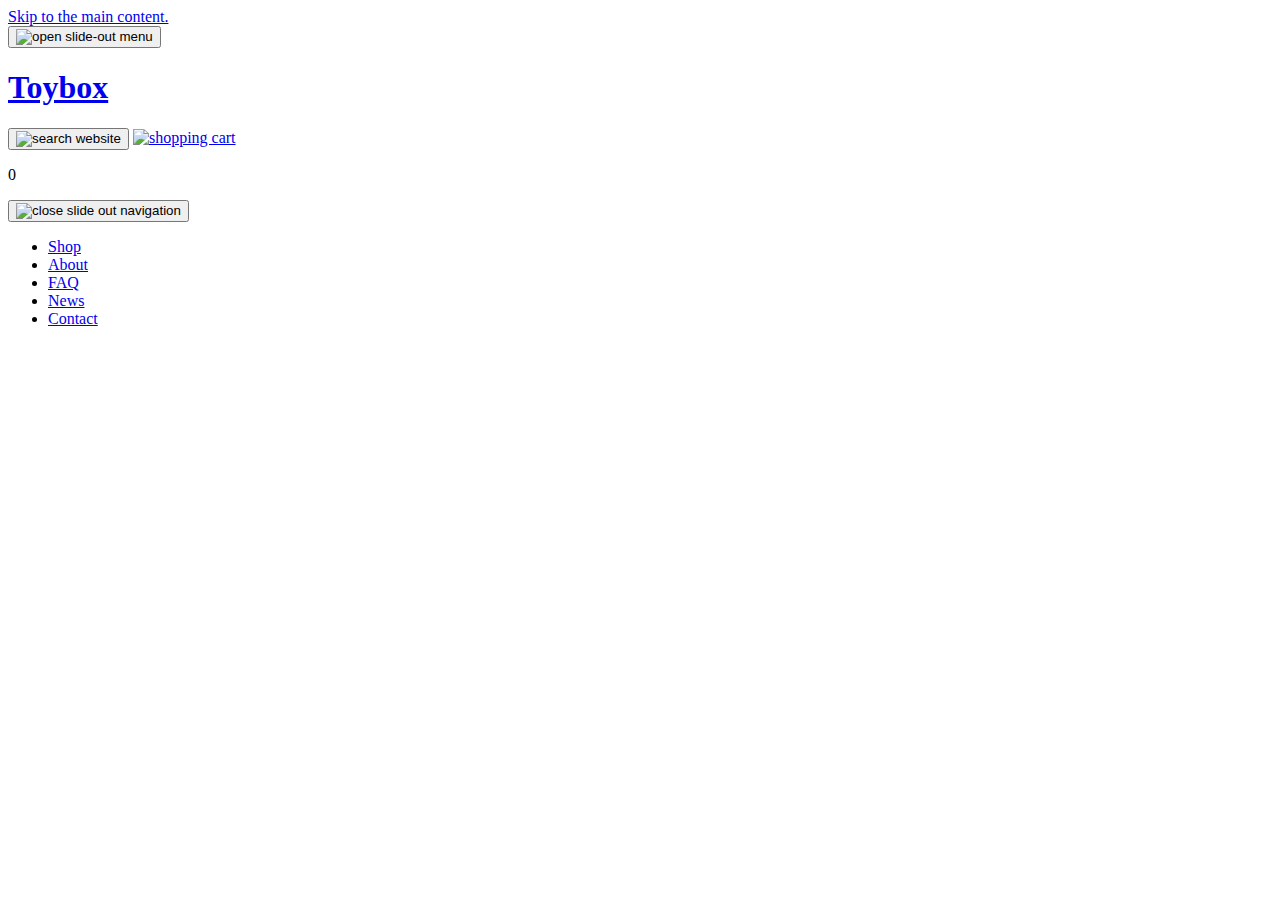
==== index.html @ 430db209 "finished nav bar markup, added slide out nav markup" ====
<!DOCTYPE html>
<html lang="en">
<head>
	<meta charset="UTF-8">
	<meta http-equiv="X-UA-Compatible" content="IE=edge">
	<meta name="viewport" content="width=device-width, initial-scale=1.0">
	<title>Toybox Homepage</title>
</head>
<body>
	<a href="#mainContent" class="skipLink">Skip to the main content.</a>

	<nav class="navBar">
		<div class="wrapper">
			<button class="menuIcon">
				<img src="./assets/menu-button.svg" alt="open slide-out menu">
			</button>
			<a href="#" class="logo">
				<h1>Toybox</h1>
			</a>
			<div class="searchCart">
				<button class="menuIcon">
					<img src="./assets/search.svg" alt="search website" class="searchIcon">
				</button>
				<a href="#" class="shop-bag">
					<img src="./assets/shop-bag.svg" alt="shopping cart" class="bagIcon">
				</a>
				<div class="counter">
					<p class="smallCopy">0</p>
				</div>
			</div> <!--END .searchCart-->
		</div> <!--END .wrapper-->

		<div class="slideOutNav">
			<button class="exitSlideOut">
				<img src="./assets/menu-close.svg" alt="close slide out navigation">
			</button>
			<nav>
				<ul class="mainMenu">
					<li><a href="#">Shop</a></li>
					<li><a href="#">About</a></li>
					<li><a href="#">FAQ</a></li>
					<li><a href="#">News</a></li>
					<li><a href="./contact.html">Contact</a></li>
				</ul>
			</nav>
		</div> <!--END slide out nav-->
	</nav> <!--END of .navBar-->

    <header>

	</header>
	<main id="mainContent">

	</main>
</body>
</html>
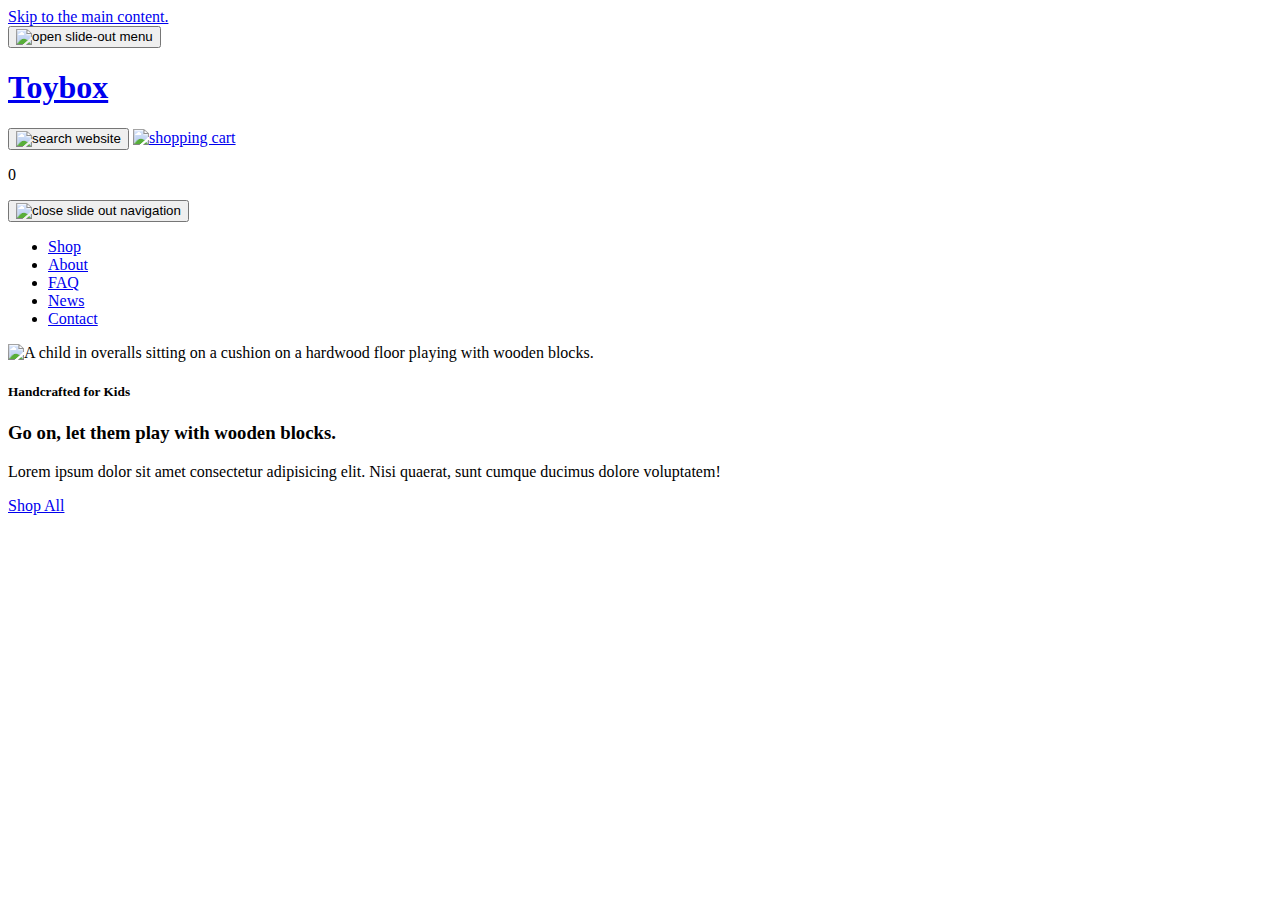
==== commit 2e72acb6: "added markup for header of homepage" ====
--- a/index.html
+++ b/index.html
@@ -46,9 +46,19 @@
 		</div> <!--END slide out nav-->
 	</nav> <!--END of .navBar-->
 
+
     <header>
+		<div class="wrapper headerImgContainer">
+			<img src="./assets/header-image.jpg" alt="A child in overalls sitting on a cushion on a hardwood floor playing with wooden blocks.">
+		</div>
+		<div class="wrapper headerContentContainer">
+			<h5>Handcrafted for Kids</h5>
+			<h3>Go on, let them play with wooden blocks.</h3>
+			<p>Lorem ipsum dolor sit amet consectetur adipisicing elit. Nisi quaerat, sunt cumque ducimus dolore voluptatem!</p>
+			<a href="#" class="button">Shop All</a>
+		</div>
+	</header>
 
-	</header>
 	<main id="mainContent">
 
 	</main>
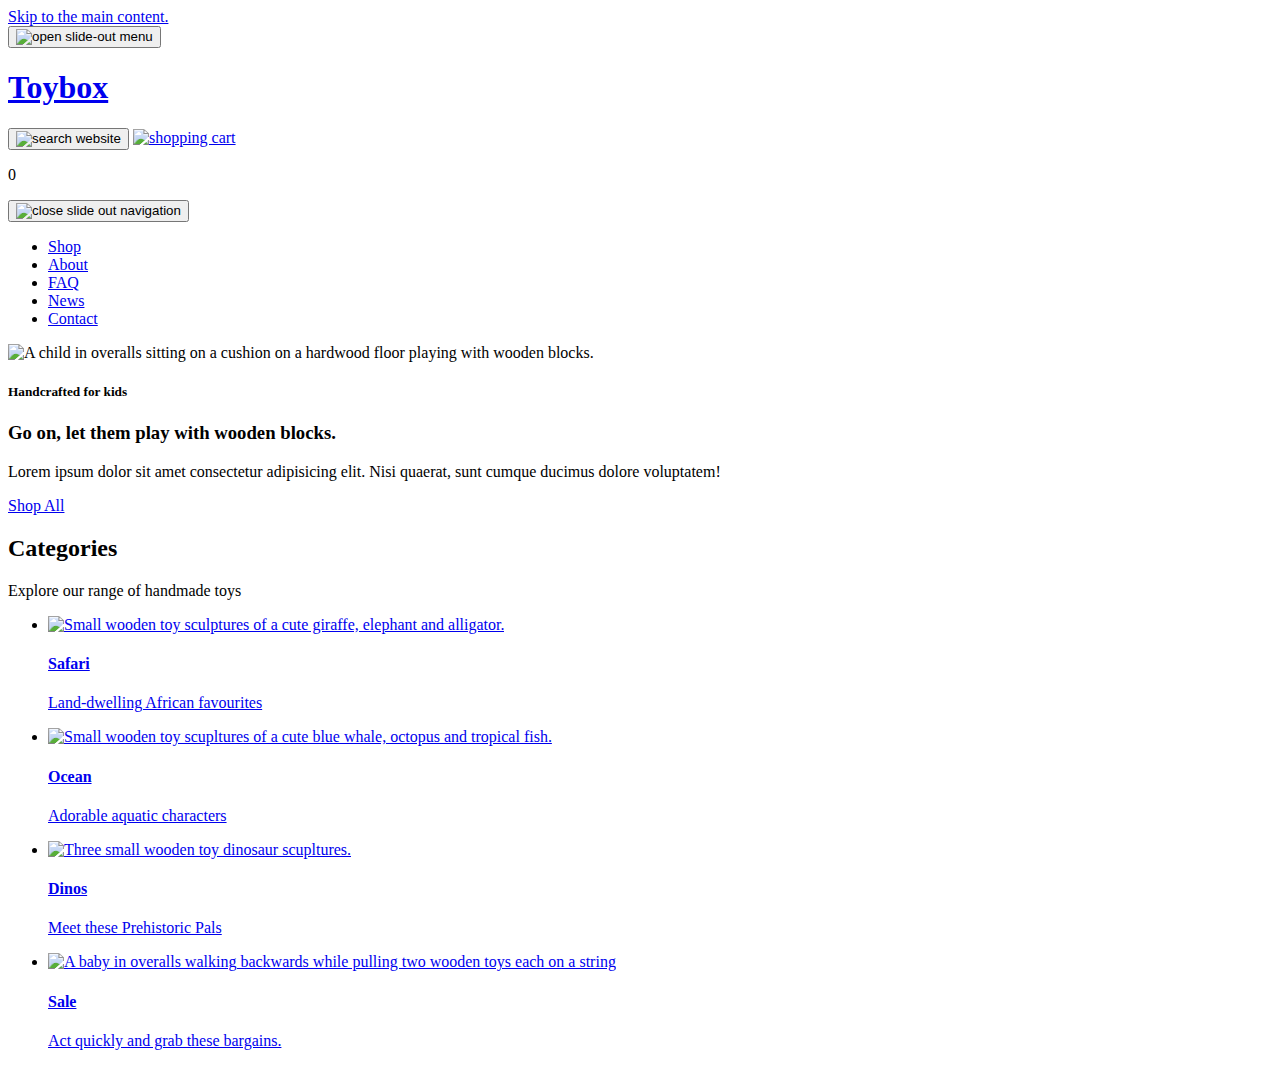
==== commit fad8194a: "added categories section markup to homepage" ====
--- a/index.html
+++ b/index.html
@@ -52,7 +52,7 @@
 			<img src="./assets/header-image.jpg" alt="A child in overalls sitting on a cushion on a hardwood floor playing with wooden blocks.">
 		</div>
 		<div class="wrapper headerContentContainer">
-			<h5>Handcrafted for Kids</h5>
+			<h5>Handcrafted for kids</h5>
 			<h3>Go on, let them play with wooden blocks.</h3>
 			<p>Lorem ipsum dolor sit amet consectetur adipisicing elit. Nisi quaerat, sunt cumque ducimus dolore voluptatem!</p>
 			<a href="#" class="button">Shop All</a>
@@ -60,7 +60,49 @@
 	</header>
 
 	<main id="mainContent">
+		<section class="categories" id="categories">
+			<div class="wrapper">
+				<h2>Categories</h2>
+				<p>Explore our range of handmade toys</p>
+			</div>
+		</section> <!--END .categories-->
 
+		<section class="play" id="play">
+			<ul class="categoryGallery">
+				<li class="item item1">
+					<a href="#">
+						<img src="./assets/safari-trio.jpg" alt="Small wooden toy sculptures of a cute giraffe, elephant and alligator.">
+						<h4>Safari</h4>
+						<p>Land-dwelling African favourites</p>
+					</a>
+				</li>
+				<li class="item item2">
+					<a href="#">
+						<img src="./assets/ocean-trio.jpg" alt=" Small wooden toy scupltures of a cute blue whale, octopus and tropical fish.">
+						<h4>Ocean</h4>
+						<p>Adorable aquatic characters</p>
+					</a>
+				</li>
+				<li class="item item3">
+					<a href="#">
+						<img src="./assets/dino-trio.jpg" alt="Three small wooden toy dinosaur scupltures.">
+						<h4>Dinos</h4>
+						<p>Meet these Prehistoric Pals</p>
+					</a>
+				</li>
+				<li class="item item4">
+					<a href="#">
+						<img src="./assets/sale.jpg" alt="A baby in overalls walking backwards while pulling two wooden toys each on a string">
+						<h4>Sale</h4>
+						<p>Act quickly and grab these bargains.</p>
+					</a>
+				</li>
+			</ul>
+		</section> <!--END .play-->
 	</main>
+
+	<footer>
+
+	</footer>
 </body>
 </html>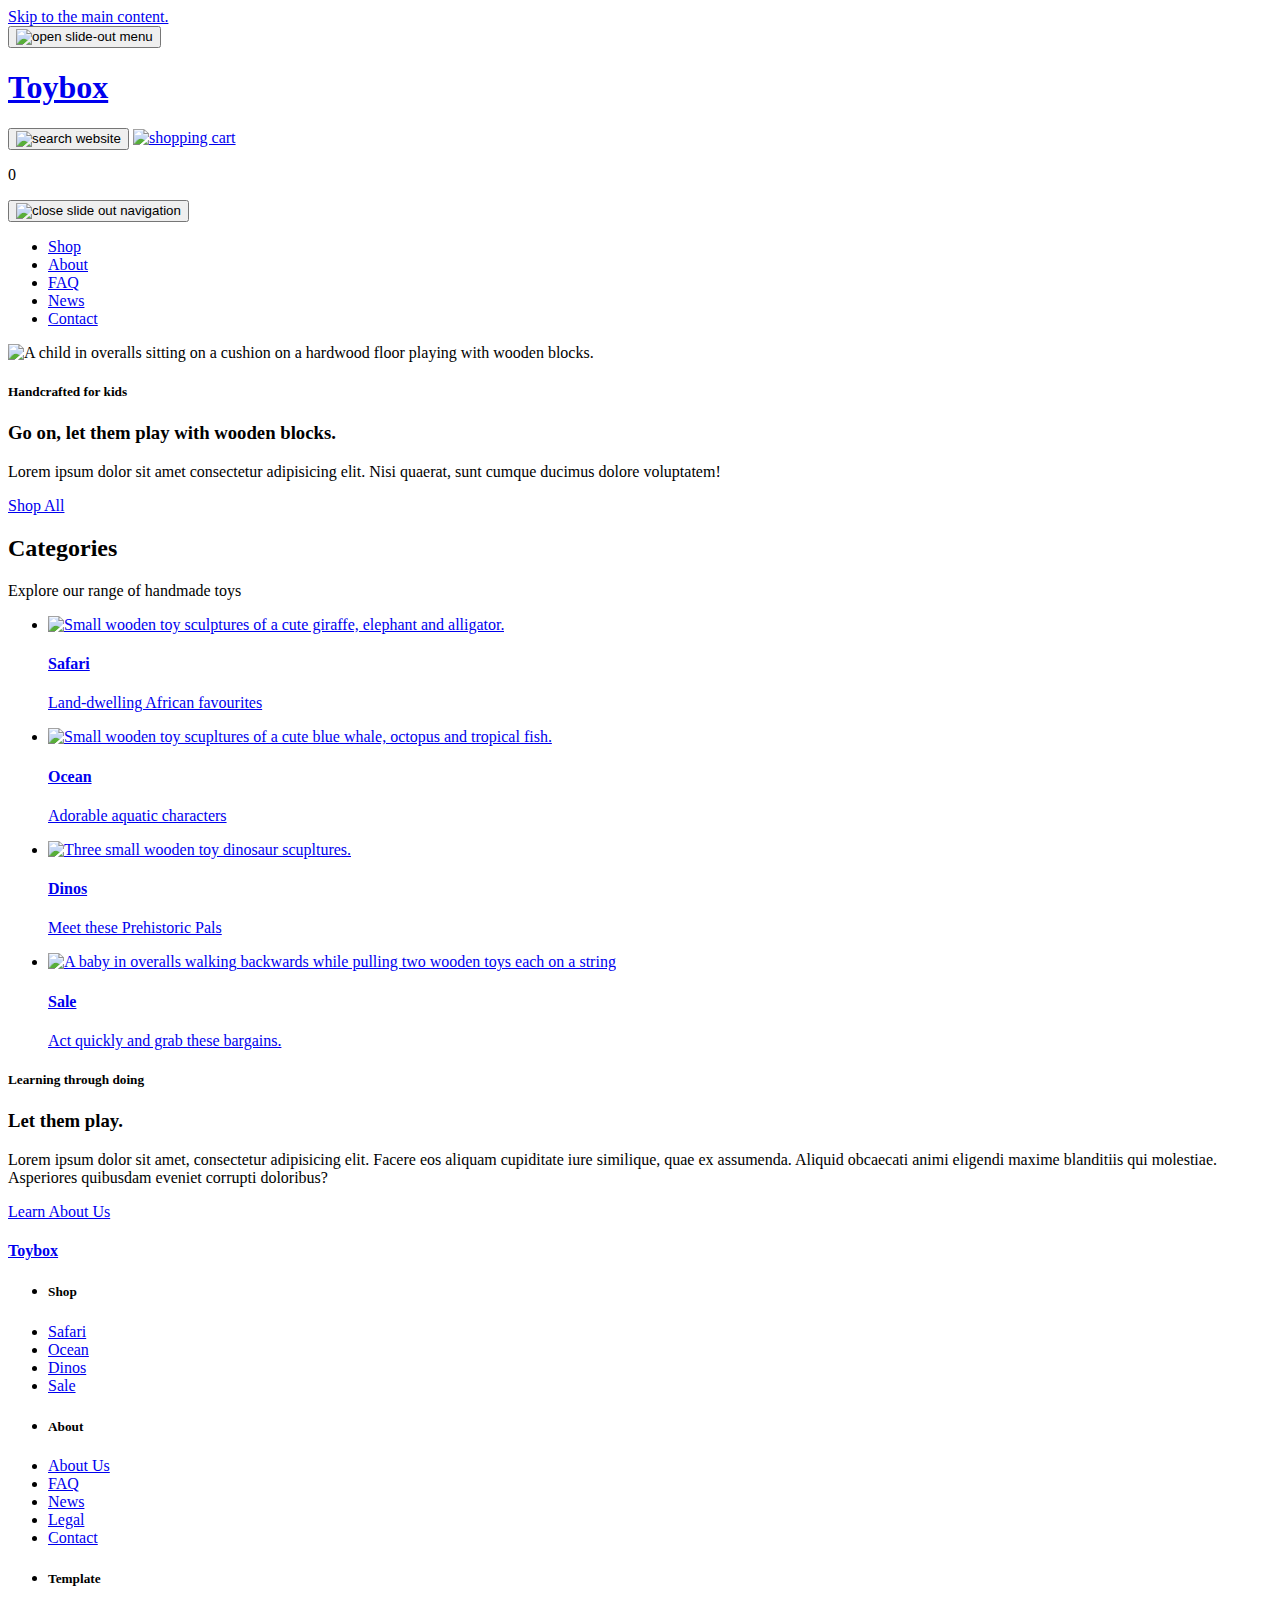
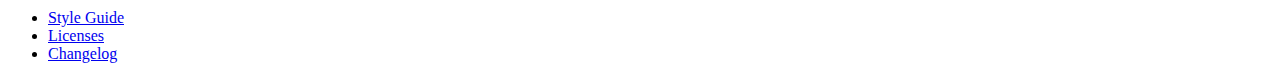
==== commit 83dba079: "added footer html markup" ====
--- a/index.html
+++ b/index.html
@@ -65,20 +65,19 @@
 				<h2>Categories</h2>
 				<p>Explore our range of handmade toys</p>
 			</div>
-		</section> <!--END .categories-->
-
-		<section class="play" id="play">
 			<ul class="categoryGallery">
 				<li class="item item1">
 					<a href="#">
-						<img src="./assets/safari-trio.jpg" alt="Small wooden toy sculptures of a cute giraffe, elephant and alligator.">
+						<img src="./assets/safari-trio.jpg"
+							alt="Small wooden toy sculptures of a cute giraffe, elephant and alligator.">
 						<h4>Safari</h4>
 						<p>Land-dwelling African favourites</p>
 					</a>
 				</li>
 				<li class="item item2">
 					<a href="#">
-						<img src="./assets/ocean-trio.jpg" alt=" Small wooden toy scupltures of a cute blue whale, octopus and tropical fish.">
+						<img src="./assets/ocean-trio.jpg"
+							alt=" Small wooden toy scupltures of a cute blue whale, octopus and tropical fish.">
 						<h4>Ocean</h4>
 						<p>Adorable aquatic characters</p>
 					</a>
@@ -92,17 +91,56 @@
 				</li>
 				<li class="item item4">
 					<a href="#">
-						<img src="./assets/sale.jpg" alt="A baby in overalls walking backwards while pulling two wooden toys each on a string">
+						<img src="./assets/sale.jpg"
+							alt="A baby in overalls walking backwards while pulling two wooden toys each on a string">
 						<h4>Sale</h4>
 						<p>Act quickly and grab these bargains.</p>
 					</a>
 				</li>
 			</ul>
+		</section> <!--END .categories-->
+
+		<section class="play" id="play">
+			<div class="wrapper playContainer">
+				<h5>Learning through doing</h5>
+				<h3>Let them play.</h3>
+				<p>Lorem ipsum dolor sit amet, consectetur adipisicing elit. Facere eos aliquam cupiditate iure similique, quae ex assumenda. Aliquid obcaecati animi eligendi maxime blanditiis qui molestiae. Asperiores quibusdam eveniet corrupti doloribus?</p>
+				<a href="#">Learn About Us</a>
+			</div>
 		</section> <!--END .play-->
 	</main>
 
 	<footer>
-
+		<div class="wrapper">
+			<div class="footerFlexContainer">
+				<a href="./index.html">
+					<h4>Toybox</h4>
+				</a>
+				<nav class="footerNav">
+					<ul class="footerShop">
+						<li><h5>Shop</h5></li>
+						<li><a href="#">Safari</a></li>
+						<li><a href="#">Ocean</a></li>
+						<li><a href="#">Dinos</a></li>
+						<li><a href="#">Sale</a></li>
+					</ul> <!--END of .footerShop-->
+					<ul class="footerAbout">
+						<li><h5>About</h5></li>
+						<li><a href="#">About Us</a></li>
+						<li><a href="#">FAQ</a></li>
+						<li><a href="#">News</a></li>
+						<li><a href="#">Legal</a></li>
+						<li><a href="./contact.html">Contact</a></li>
+					</ul> <!--END of .footerAbout-->
+					<ul class="footerTemp">
+						<li><h5>Template</h5></li>
+						<li><a href="#">Style Guide</a></li>
+						<li><a href="#">Licenses</a></li>
+						<li><a href="#">Changelog</a></li>
+					</ul> <!--END of .footerTemp-->
+				</nav>
+			</div> <!--END .footerFlexContainer-->
+		</div> <!--END .wrapper-->
 	</footer>
 </body>
 </html>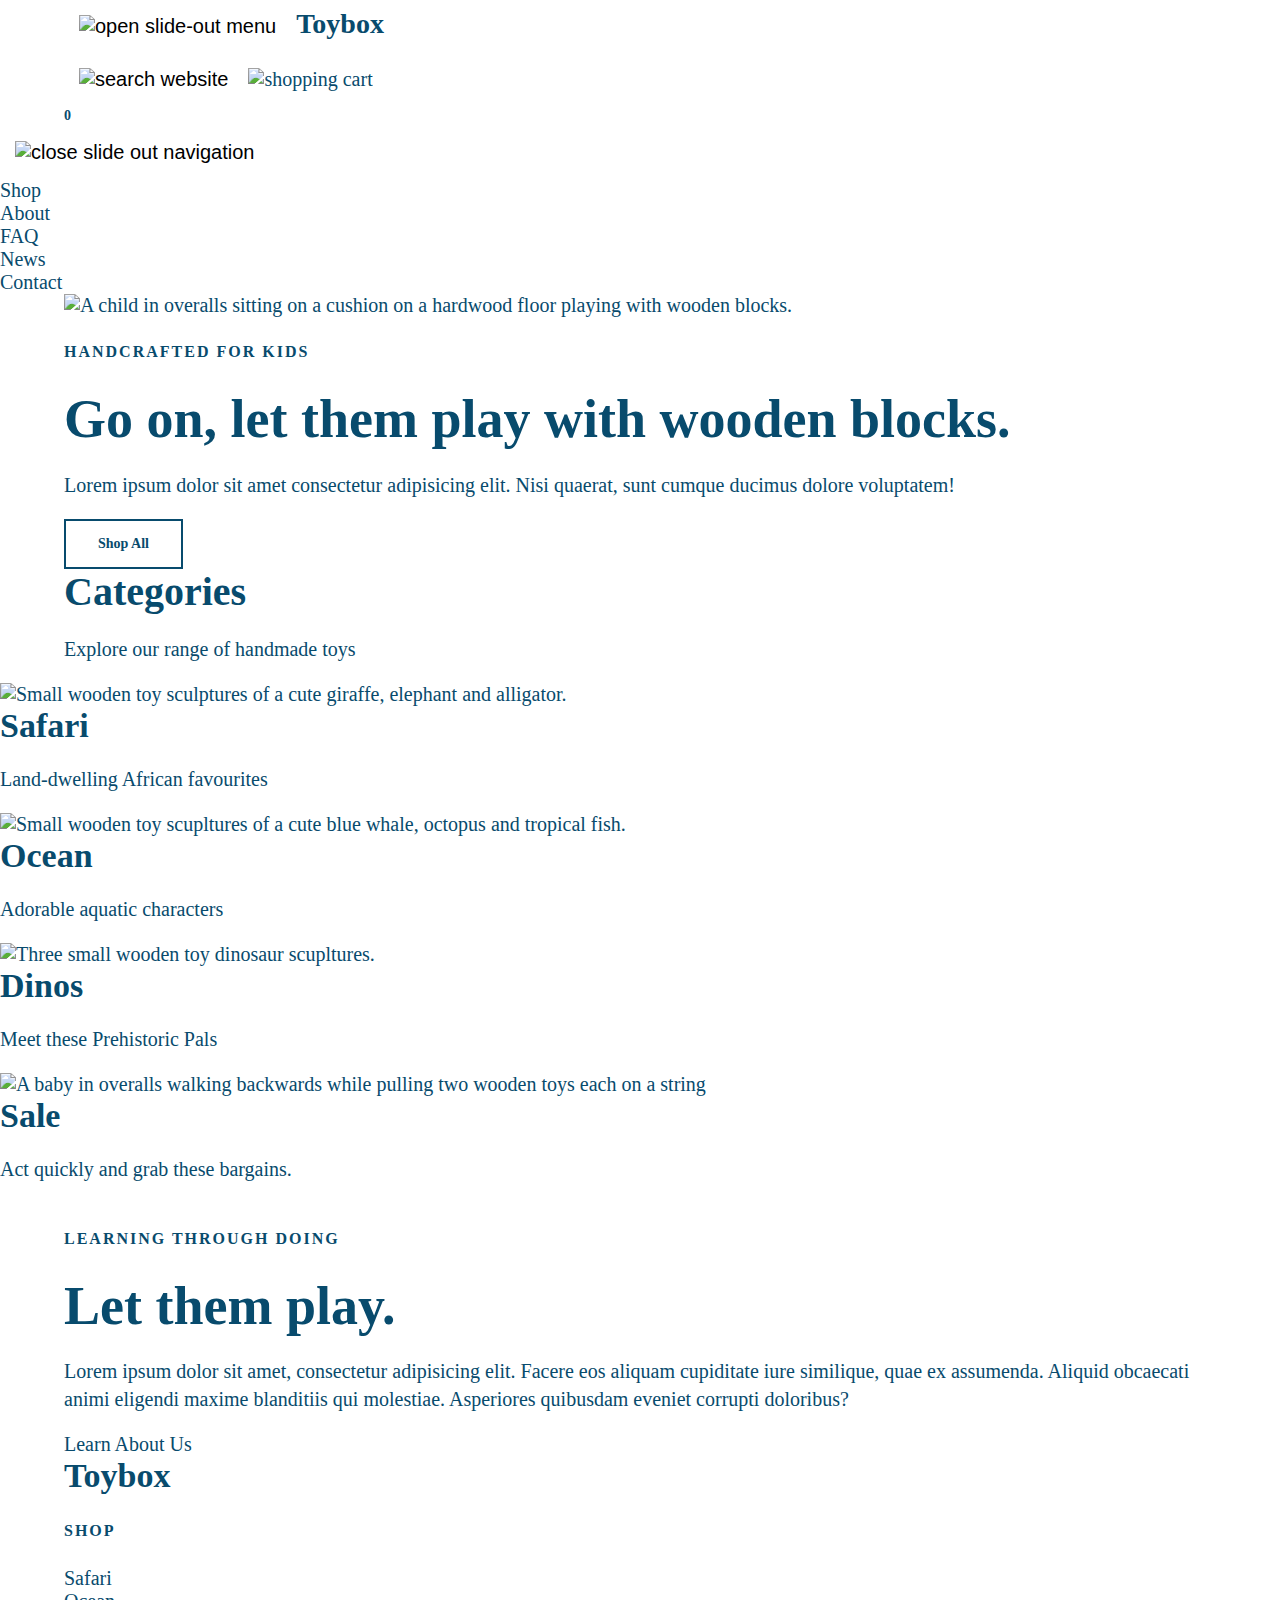
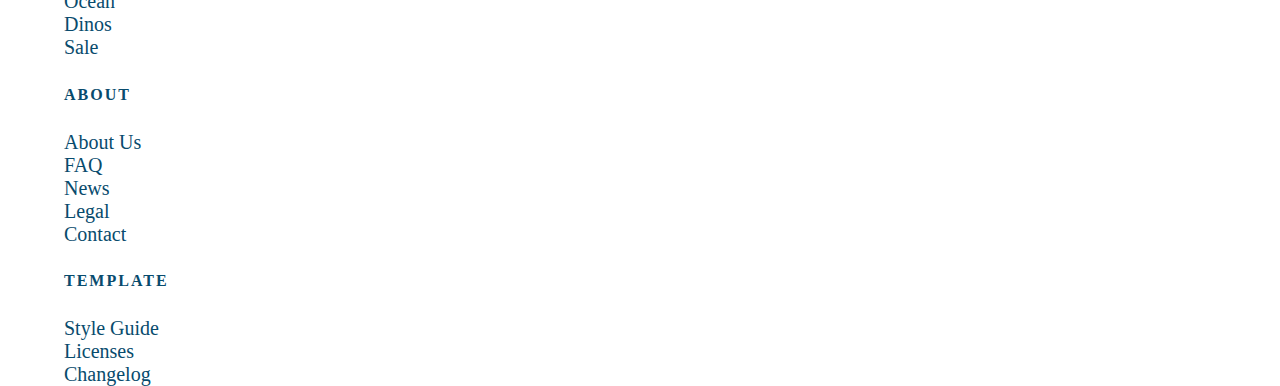
==== commit ca350c52: "added baseStyles partial, added styling for general items on page" ====
--- a/index.html
+++ b/index.html
@@ -5,6 +5,7 @@
 	<meta http-equiv="X-UA-Compatible" content="IE=edge">
 	<meta name="viewport" content="width=device-width, initial-scale=1.0">
 	<title>Toybox Homepage</title>
+	<link rel="stylesheet" href="./styles/styles.css">
 </head>
 <body>
 	<a href="#mainContent" class="skipLink">Skip to the main content.</a>
@@ -105,7 +106,7 @@
 				<h5>Learning through doing</h5>
 				<h3>Let them play.</h3>
 				<p>Lorem ipsum dolor sit amet, consectetur adipisicing elit. Facere eos aliquam cupiditate iure similique, quae ex assumenda. Aliquid obcaecati animi eligendi maxime blanditiis qui molestiae. Asperiores quibusdam eveniet corrupti doloribus?</p>
-				<a href="#">Learn About Us</a>
+				<a href="#" class="secondaryButton">Learn About Us</a>
 			</div>
 		</section> <!--END .play-->
 	</main>
--- a/styles/styles.css
+++ b/styles/styles.css
@@ -0,0 +1,369 @@
+html {
+  line-height: 1.15;
+  -ms-text-size-adjust: 100%;
+  -webkit-text-size-adjust: 100%;
+}
+
+body {
+  margin: 0;
+}
+
+article, aside, footer, header, nav, section {
+  display: block;
+}
+
+h1 {
+  font-size: 2em;
+  margin: 0.67em 0;
+}
+
+figcaption, figure, main {
+  display: block;
+}
+
+figure {
+  margin: 1em 40px;
+}
+
+hr {
+  -webkit-box-sizing: content-box;
+          box-sizing: content-box;
+  height: 0;
+  overflow: visible;
+}
+
+pre {
+  font-family: monospace, monospace;
+  font-size: 1em;
+}
+
+a {
+  background-color: transparent;
+  -webkit-text-decoration-skip: objects;
+}
+
+abbr[title] {
+  border-bottom: none;
+  text-decoration: underline;
+  -webkit-text-decoration: underline dotted;
+          text-decoration: underline dotted;
+}
+
+b, strong {
+  font-weight: inherit;
+}
+
+b, strong {
+  font-weight: bolder;
+}
+
+code, kbd, samp {
+  font-family: monospace, monospace;
+  font-size: 1em;
+}
+
+dfn {
+  font-style: italic;
+}
+
+mark {
+  background-color: #ff0;
+  color: #000;
+}
+
+small {
+  font-size: 80%;
+}
+
+sub, sup {
+  font-size: 75%;
+  line-height: 0;
+  position: relative;
+  vertical-align: baseline;
+}
+
+sub {
+  bottom: -0.25em;
+}
+
+sup {
+  top: -0.5em;
+}
+
+audio, video {
+  display: inline-block;
+}
+
+audio:not([controls]) {
+  display: none;
+  height: 0;
+}
+
+img {
+  border-style: none;
+}
+
+svg:not(:root) {
+  overflow: hidden;
+}
+
+button, input, optgroup, select, textarea {
+  font-family: sans-serif;
+  font-size: 100%;
+  line-height: 1.15;
+  margin: 0;
+}
+
+button, input {
+  overflow: visible;
+}
+
+button, select {
+  text-transform: none;
+}
+
+button, html [type=button], [type=reset], [type=submit] {
+  -webkit-appearance: button;
+}
+
+button::-moz-focus-inner, [type=button]::-moz-focus-inner, [type=reset]::-moz-focus-inner, [type=submit]::-moz-focus-inner {
+  border-style: none;
+  padding: 0;
+}
+
+button:-moz-focusring, [type=button]:-moz-focusring, [type=reset]:-moz-focusring, [type=submit]:-moz-focusring {
+  outline: 1px dotted ButtonText;
+}
+
+fieldset {
+  padding: 0.35em 0.75em 0.625em;
+}
+
+legend {
+  -webkit-box-sizing: border-box;
+          box-sizing: border-box;
+  color: inherit;
+  display: table;
+  max-width: 100%;
+  padding: 0;
+  white-space: normal;
+}
+
+progress {
+  display: inline-block;
+  vertical-align: baseline;
+}
+
+textarea {
+  overflow: auto;
+}
+
+[type=checkbox], [type=radio] {
+  -webkit-box-sizing: border-box;
+          box-sizing: border-box;
+  padding: 0;
+}
+
+[type=number]::-webkit-inner-spin-button, [type=number]::-webkit-outer-spin-button {
+  height: auto;
+}
+
+[type=search] {
+  -webkit-appearance: textfield;
+  outline-offset: -2px;
+}
+
+[type=search]::-webkit-search-cancel-button, [type=search]::-webkit-search-decoration {
+  -webkit-appearance: none;
+}
+
+::-webkit-file-upload-button {
+  -webkit-appearance: button;
+  font: inherit;
+}
+
+details, menu {
+  display: block;
+}
+
+summary {
+  display: list-item;
+}
+
+canvas {
+  display: inline-block;
+}
+
+template {
+  display: none;
+}
+
+[hidden] {
+  display: none;
+}
+
+.clearfix:after {
+  visibility: hidden;
+  display: block;
+  font-size: 0;
+  content: "";
+  clear: both;
+  height: 0;
+}
+
+html {
+  -webkit-box-sizing: border-box;
+  box-sizing: border-box;
+}
+
+*, *:before, *:after {
+  -webkit-box-sizing: inherit;
+          box-sizing: inherit;
+}
+
+.sr-only {
+  position: absolute;
+  width: 1px;
+  height: 1px;
+  margin: -1px;
+  border: 0;
+  padding: 0;
+  white-space: nowrap;
+  -webkit-clip-path: inset(100%);
+          clip-path: inset(100%);
+  clip: rect(0 0 0 0);
+  overflow: hidden;
+}
+
+.skipLink {
+  background-color: white;
+  color: black;
+  font-size: 1rem;
+  padding: 10px 0;
+  position: absolute;
+  left: -1000px;
+  top: 0;
+  z-index: 999;
+}
+.skipLink:focus {
+  left: 0;
+  right: 0;
+  text-align: center;
+}
+
+@font-face {
+  font-family: "Jakarta Sans";
+  src: url(../fonts/PlusJakarta_Sans-2.5/webfonts/PlusJakartaSans-Regular.woff), url(../fonts/PlusJakarta_Sans-2.5/webfonts/PlusJakartaSans-Regular.woff2), url(../fonts/PlusJakarta_Sans-2.5/static/PlusJakartaSans-Regular.ttf);
+  font-weight: normal;
+}
+@font-face {
+  font-family: "Jakarta Sans";
+  src: url(../fonts/PlusJakarta_Sans-2.5/webfonts/PlusJakartaSans-Bold.woff), url(../fonts/PlusJakarta_Sans-2.5/webfonts/PlusJakartaSans-Bold.woff2), url(../fonts/PlusJakarta_Sans-2.5/static/PlusJakartaSans-Bold.ttf);
+  font-weight: bold;
+}
+@font-face {
+  font-family: "Young Serif";
+  src: url(../fonts/youngserif/YoungSerif-Regular.otf);
+}
+html {
+  font-size: 125%;
+}
+
+body {
+  font-family: "Jakarta Sans";
+  font-size: 1rem;
+  color: #084b6d;
+}
+
+h1,
+h2,
+h3,
+h4 {
+  font-family: "Young Serif";
+  color: #084b6d;
+  margin: 0;
+}
+
+h1 {
+  font-size: 28px;
+  font-size: 1.4rem;
+}
+
+h2 {
+  font-size: 40px;
+  font-size: 2rem;
+  margin-bottom: 18px;
+}
+
+h3 {
+  font-size: 54px;
+  font-size: 2.7rem;
+}
+
+h4 {
+  font-size: 34px;
+  font-size: 1.7rem;
+}
+
+h5 {
+  font-size: 16px;
+  font-size: 0.8rem;
+  text-transform: uppercase;
+  letter-spacing: 0.1rem;
+}
+
+p {
+  line-height: 1.4;
+}
+p.smallCopy {
+  font-size: 14px;
+  font-size: 0.7rem;
+  font-weight: bold;
+  margin: 0;
+}
+
+a {
+  text-decoration: none;
+  color: inherit;
+  -webkit-transition: 0.3s;
+  transition: 0.3s;
+}
+
+.wrapper {
+  max-width: 1280px;
+  width: 90%;
+  margin: 0 auto;
+}
+
+ul {
+  list-style: none;
+  margin: 0;
+  padding: 0;
+}
+
+img {
+  width: 100%;
+  display: block;
+}
+
+button {
+  background-color: transparent;
+  border: none;
+  cursor: pointer;
+  padding: 15px;
+}
+
+a {
+  display: inline-block;
+}
+a.button {
+  border: 2px solid #084b6d;
+  font-size: 14px;
+  font-size: 0.7rem;
+  font-weight: bold;
+  padding: 15px 32px;
+}
+a.button:hover, a.button:focus {
+  background-color: #084b6d;
+  color: #fff;
+}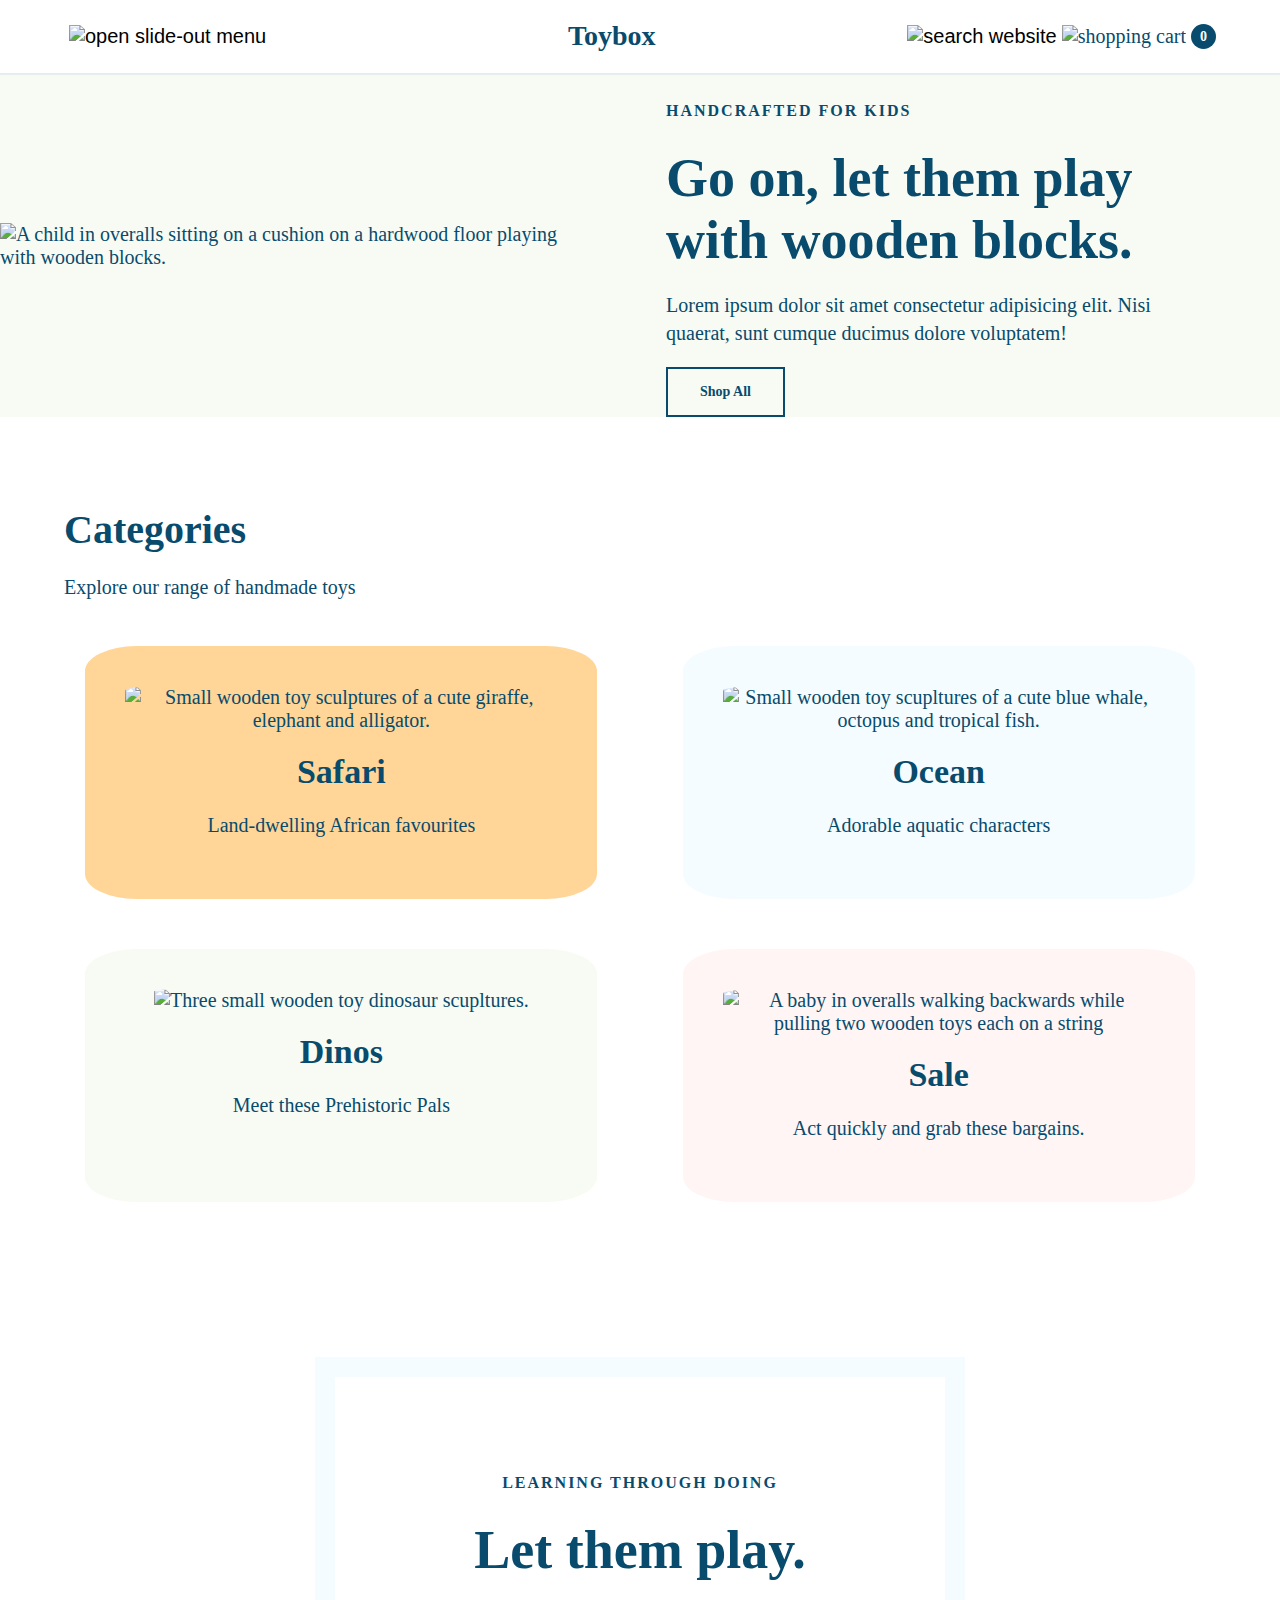
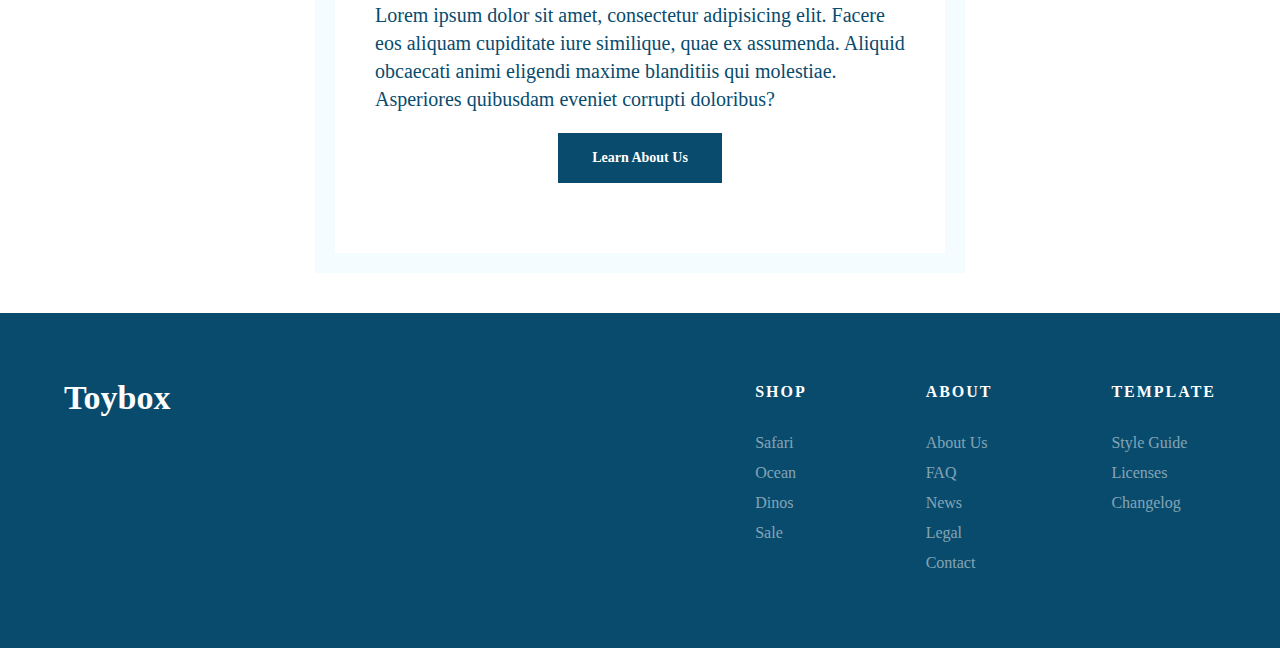
==== commit 541db832: "added slide out nav functionality" ====
--- a/index.html
+++ b/index.html
@@ -6,13 +6,14 @@
 	<meta name="viewport" content="width=device-width, initial-scale=1.0">
 	<title>Toybox Homepage</title>
 	<link rel="stylesheet" href="./styles/styles.css">
+	<script src="./script.js"></script>
 </head>
 <body>
 	<a href="#mainContent" class="skipLink">Skip to the main content.</a>
 
 	<nav class="navBar">
 		<div class="wrapper">
-			<button class="menuIcon">
+			<button class="menuIcon" id="hamburger">
 				<img src="./assets/menu-button.svg" alt="open slide-out menu">
 			</button>
 			<a href="#" class="logo">
@@ -32,7 +33,7 @@
 		</div> <!--END .wrapper-->
 
 		<div class="slideOutNav">
-			<button class="exitSlideOut">
+			<button  id="menuClose" class="exitSlideOut">
 				<img src="./assets/menu-close.svg" alt="close slide out navigation">
 			</button>
 			<nav>
@@ -106,7 +107,7 @@
 				<h5>Learning through doing</h5>
 				<h3>Let them play.</h3>
 				<p>Lorem ipsum dolor sit amet, consectetur adipisicing elit. Facere eos aliquam cupiditate iure similique, quae ex assumenda. Aliquid obcaecati animi eligendi maxime blanditiis qui molestiae. Asperiores quibusdam eveniet corrupti doloribus?</p>
-				<a href="#" class="secondaryButton">Learn About Us</a>
+				<a href="#" class="button secondaryButton">Learn About Us</a>
 			</div>
 		</section> <!--END .play-->
 	</main>
--- a/styles/styles.css
+++ b/styles/styles.css
@@ -366,4 +366,293 @@
 a.button:hover, a.button:focus {
   background-color: #084b6d;
   color: #fff;
+}
+a.secondaryButton {
+  background-color: #084b6d;
+  color: #fff;
+}
+a.secondaryButton:hover, a.secondaryButton:focus {
+  background-color: #fff;
+  color: #084b6d;
+}
+
+.navBar {
+  position: sticky;
+  top: 0;
+  background-color: #fff;
+  border-bottom: 2px solid rgba(8, 75, 109, 0.1);
+  z-index: 10;
+  padding: 15px 0;
+}
+.navBar .wrapper {
+  display: -webkit-box;
+  display: -ms-flexbox;
+  display: flex;
+  -webkit-box-pack: justify;
+      -ms-flex-pack: justify;
+          justify-content: space-between;
+  -webkit-box-align: center;
+      -ms-flex-align: center;
+          align-items: center;
+}
+.navBar .searchCart {
+  display: -webkit-box;
+  display: -ms-flexbox;
+  display: flex;
+  -webkit-box-align: center;
+      -ms-flex-align: center;
+          align-items: center;
+}
+.navBar .bag,
+.navBar .menuIcon {
+  padding: 10px 5px;
+}
+.navBar .counter {
+  background-color: #084b6d;
+  color: #fff;
+  width: 25px;
+  height: 25px;
+  border-radius: 50%;
+  display: -webkit-box;
+  display: -ms-flexbox;
+  display: flex;
+  -webkit-box-pack: center;
+      -ms-flex-pack: center;
+          justify-content: center;
+  -webkit-box-align: center;
+      -ms-flex-align: center;
+          align-items: center;
+  margin-left: 5px;
+}
+.navBar .logo {
+  margin-left: 50px;
+}
+
+.slideOutNav {
+  background-color: #084b6d;
+  color: #fff;
+  min-height: 100vh;
+  position: fixed;
+  top: 0;
+  padding: 30px 50px;
+  width: 100%;
+  max-width: 450px;
+  font-weight: bold;
+  display: -webkit-box;
+  display: -ms-flexbox;
+  display: flex;
+  -webkit-box-orient: vertical;
+  -webkit-box-direction: normal;
+      -ms-flex-direction: column;
+          flex-direction: column;
+  z-index: 20;
+  left: -450px;
+  -webkit-transition: 0.3s;
+  transition: 0.3s;
+}
+.slideOutNav.open {
+  left: 0;
+}
+.slideOutNav button {
+  -ms-flex-item-align: end;
+      align-self: flex-end;
+}
+.slideOutNav a {
+  line-height: 2.2rem;
+}
+.slideOutNav a:hover, .slideOutNav a:focus {
+  color: rgba(255, 255, 255, 0.6);
+}
+
+header {
+  display: -webkit-box;
+  display: -ms-flexbox;
+  display: flex;
+  -webkit-box-align: center;
+      -ms-flex-align: center;
+          align-items: center;
+  -ms-flex-wrap: wrap;
+      flex-wrap: wrap;
+  background-color: #f8fbf3;
+}
+header .headerImgContainer {
+  width: 45%;
+}
+header .headerContentContainer {
+  width: 55%;
+  padding: 0 90px;
+}
+
+.categories {
+  padding: 90px 0;
+}
+
+.categoryGallery {
+  display: -webkit-box;
+  display: -ms-flexbox;
+  display: flex;
+  -ms-flex-wrap: wrap;
+      flex-wrap: wrap;
+  -webkit-box-pack: space-evenly;
+      -ms-flex-pack: space-evenly;
+          justify-content: space-evenly;
+  text-align: center;
+}
+.categoryGallery .item {
+  width: 40%;
+  padding: 40px;
+  border-radius: 10%;
+  margin: 25px 0;
+}
+.categoryGallery .item a:hover, .categoryGallery .item a:focus {
+  -webkit-transform: scale(0.9);
+          transform: scale(0.9);
+}
+.categoryGallery .item img {
+  border-radius: 10%;
+  margin-bottom: 20px;
+}
+.categoryGallery .item1 {
+  background-color: #ffd698;
+}
+.categoryGallery .item2 {
+  background-color: #f4fcff;
+}
+.categoryGallery .item3 {
+  background-color: #f8fbf3;
+}
+.categoryGallery .item4 {
+  background-color: #fff5f5;
+}
+
+.play {
+  background-image: url(../assets/background-image.jpg);
+  background-size: cover;
+  background-position: center;
+  padding: 40px 0;
+}
+.play .playContainer {
+  background-color: #fff;
+  border: 20px solid #f4fcff;
+  max-width: 650px;
+  padding: 70px 40px;
+  text-align: center;
+}
+.play p {
+  text-align: left;
+}
+
+footer {
+  background-color: #084b6d;
+  color: #fff;
+  padding: 70px 0;
+}
+footer h4 {
+  color: #fff;
+}
+footer h5 {
+  margin-top: 0;
+}
+footer .footerFlexContainer {
+  display: -webkit-box;
+  display: -ms-flexbox;
+  display: flex;
+  -webkit-box-pack: justify;
+      -ms-flex-pack: justify;
+          justify-content: space-between;
+}
+footer .footerNav {
+  display: -webkit-box;
+  display: -ms-flexbox;
+  display: flex;
+  -webkit-box-pack: justify;
+      -ms-flex-pack: justify;
+          justify-content: space-between;
+  width: 40%;
+}
+footer a {
+  color: rgba(255, 255, 255, 0.5);
+  font-size: 16px;
+  font-size: 0.8rem;
+  line-height: 1.5rem;
+}
+footer a:hover, footer a:focus {
+  color: #fff;
+}
+
+@media (max-width: 1000px) {
+  header {
+    -webkit-box-orient: vertical;
+    -webkit-box-direction: normal;
+        -ms-flex-direction: column;
+            flex-direction: column;
+  }
+  header .headerImgContainer {
+    width: 100%;
+  }
+  header .headerContentContainer {
+    width: 100%;
+    padding: 30px 90px 40px;
+  }
+  footer .footerFlexContainer {
+    -webkit-box-orient: vertical;
+    -webkit-box-direction: normal;
+        -ms-flex-direction: column;
+            flex-direction: column;
+    -webkit-box-align: center;
+        -ms-flex-align: center;
+            align-items: center;
+  }
+  footer h4 {
+    margin-bottom: 60px;
+  }
+  footer .footerNav {
+    width: 67%;
+  }
+}
+@media (max-width: 760px) {
+  .categoryGallery {
+    -webkit-box-orient: vertical;
+    -webkit-box-direction: normal;
+        -ms-flex-direction: column;
+            flex-direction: column;
+    -webkit-box-align: center;
+        -ms-flex-align: center;
+            align-items: center;
+  }
+  .categoryGallery .item {
+    width: 90%;
+  }
+}
+@media (max-width: 500px) {
+  .navBar .wrapper {
+    -webkit-box-orient: vertical;
+    -webkit-box-direction: normal;
+        -ms-flex-direction: column;
+            flex-direction: column;
+  }
+  .navBar .logo {
+    margin: 10px 0px 15px;
+  }
+  .slideOutNav {
+    font-family: "Young Serif";
+    font-size: 30px;
+    font-size: 1.5rem;
+  }
+  .play {
+    padding: 0;
+  }
+  footer .footerNav {
+    -webkit-box-orient: vertical;
+    -webkit-box-direction: normal;
+        -ms-flex-direction: column;
+            flex-direction: column;
+    -webkit-box-align: center;
+        -ms-flex-align: center;
+            align-items: center;
+    text-align: center;
+  }
+  footer .footerNav ul {
+    margin-bottom: 30px;
+  }
 }